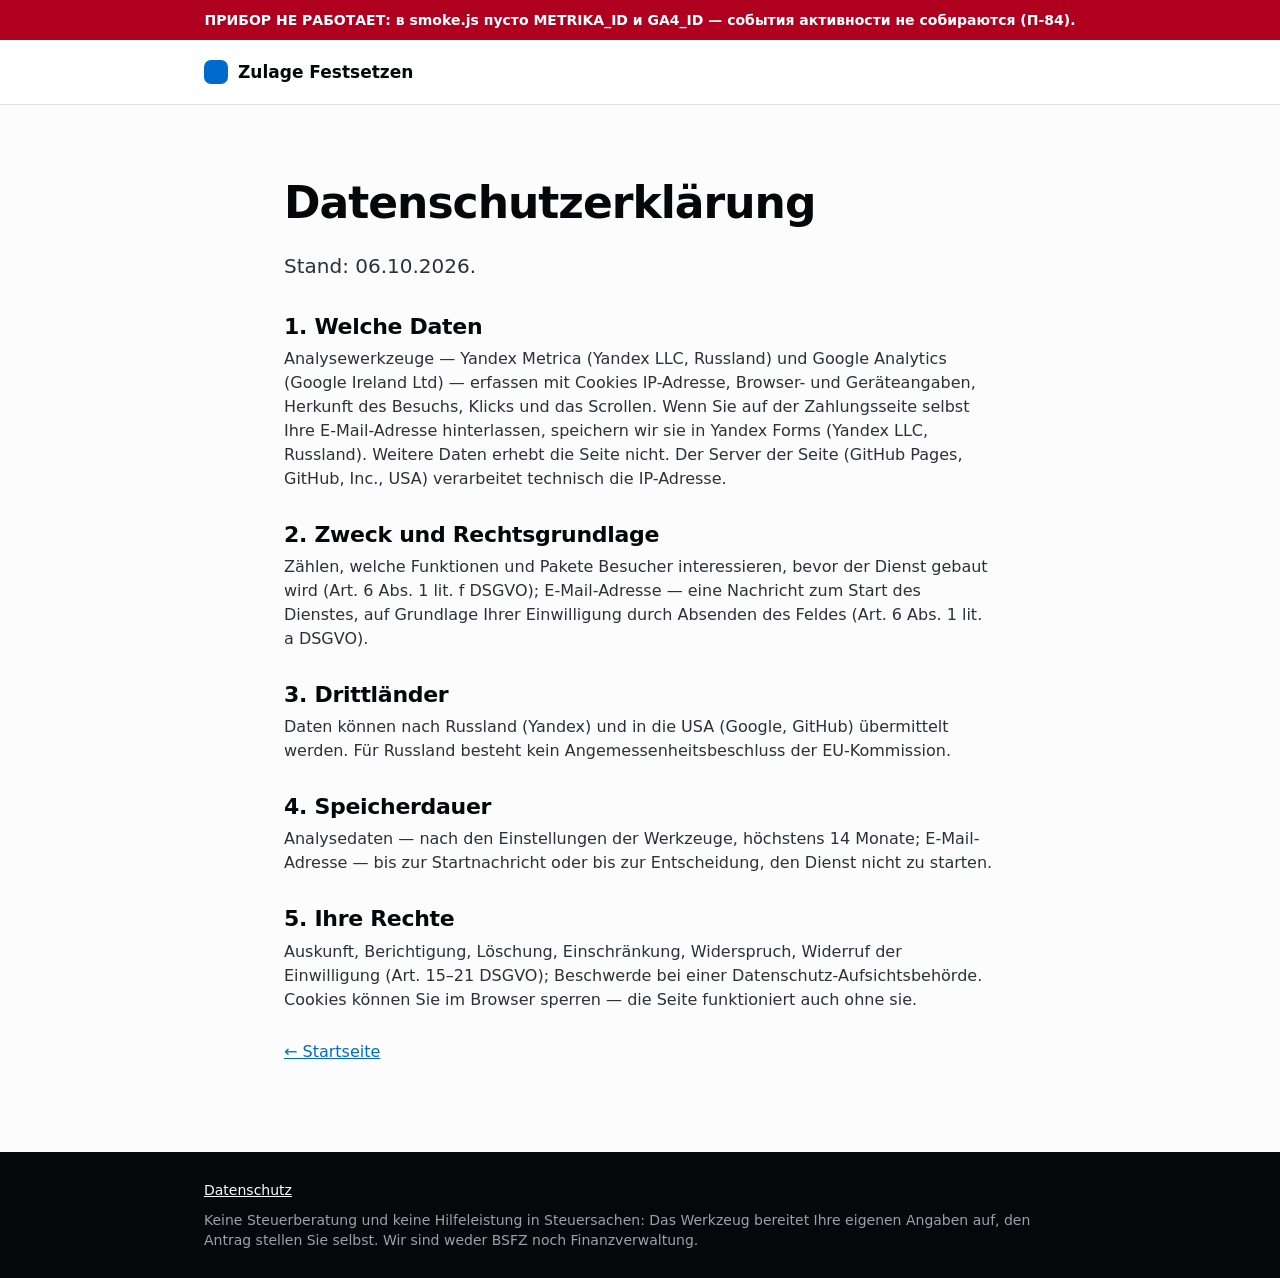
==== datenschutz.html @ fea84b4b "Smoke page zulage.dokuwell.com" ====
<!doctype html>
<html lang="de">
<head>
<meta charset="utf-8">
<meta name="viewport" content="width=device-width,initial-scale=1">
<title>Zulage Festsetzen — Datenschutzerklärung</title>
<link rel="icon" href="favicon.svg">
<link rel="stylesheet" href="style.css">
<script src="smoke.js" defer></script>
</head>
<body>
<header class="site"><div class="wrap bar">
  <a class="brand" href="index.html" data-ev="click_logo_home"><span class="mark"></span>Zulage Festsetzen</a>
</div></header>
<main class="page"><div class="wrap narrow doc">
  <h1>Datenschutzerklärung</h1>
  <p class="lead">Stand: 06.10.2026.</p>
  <h2>1. Welche Daten</h2>
  <p>Analysewerkzeuge — Yandex Metrica (Yandex LLC, Russland) und Google Analytics (Google Ireland Ltd) — erfassen mit Cookies IP-Adresse, Browser- und Geräteangaben, Herkunft des Besuchs, Klicks und das Scrollen. Wenn Sie auf der Zahlungsseite selbst Ihre E-Mail-Adresse hinterlassen, speichern wir sie in Yandex Forms (Yandex LLC, Russland). Weitere Daten erhebt die Seite nicht. Der Server der Seite (GitHub Pages, GitHub, Inc., USA) verarbeitet technisch die IP-Adresse.</p>
  <h2>2. Zweck und Rechtsgrundlage</h2>
  <p>Zählen, welche Funktionen und Pakete Besucher interessieren, bevor der Dienst gebaut wird (Art. 6 Abs. 1 lit. f DSGVO); E-Mail-Adresse — eine Nachricht zum Start des Dienstes, auf Grundlage Ihrer Einwilligung durch Absenden des Feldes (Art. 6 Abs. 1 lit. a DSGVO).</p>
  <h2>3. Drittländer</h2>
  <p>Daten können nach Russland (Yandex) und in die USA (Google, GitHub) übermittelt werden. Für Russland besteht kein Angemessenheitsbeschluss der EU-Kommission.</p>
  <h2>4. Speicherdauer</h2>
  <p>Analysedaten — nach den Einstellungen der Werkzeuge, höchstens 14 Monate; E-Mail-Adresse — bis zur Startnachricht oder bis zur Entscheidung, den Dienst nicht zu starten.</p>
  <h2>5. Ihre Rechte</h2>
  <p>Auskunft, Berichtigung, Löschung, Einschränkung, Widerspruch, Widerruf der Einwilligung (Art. 15–21 DSGVO); Beschwerde bei einer Datenschutz-Aufsichtsbehörde. Cookies können Sie im Browser sperren — die Seite funktioniert auch ohne sie.</p>
  <p style="margin-top:28px"><a href="index.html" data-ev="click_legal_back">&larr; Startseite</a></p>
</div></main>
<footer class="site-foot"><div class="wrap">
  <p style="margin:0"><a href="datenschutz.html" data-ev="click_legal_privacy">Datenschutz</a></p>
  <p class="muted">Keine Steuerberatung und keine Hilfeleistung in Steuersachen: Das Werkzeug bereitet Ihre eigenen Angaben auf, den Antrag stellen Sie selbst. Wir sind weder BSFZ noch Finanzverwaltung.</p>
</div></footer>
</body>
</html>
---- style.css ----
/* Тема страниц смоуков (06.10.2026, вторая редакция). Слово Владельца:
   «я имел в виду элементы и цвета, не лэйаут». Строй страниц — прежний;
   от образца взяты только цвета, шрифт и вид элементов (кнопки, карточки,
   «бровь», таблица, аккордеон, шапка, подвал). Значения сняты с образца
   (вычисленные стили, переведены в hex). Код свой, внешних шрифтов нет. */
:root{
  --bg:#fcfcfc;            /* фон */
  --ink:#05080b;           /* текст */
  --muted:#5c646f;         /* вторичный текст, меню */
  --line:#dfe1e5;          /* рамки */
  --card:#ffffff;          /* карточки */
  --alt:#f7f8f9;           /* чередующаяся секция (#f0f2f5 при 40 % на #fcfcfc) */
  --accent:#006acf;        /* кнопки, акцент */
  --accent-soft:#d6efff;   /* фон «брови» */
  --accent-num:#b1ddff;    /* крупные цифры */
  --navy:#0b223e;          /* тёмный основной */
  --radius:12px;           /* малые элементы */
  --radius-lg:21.6px;      /* карточки */
  --radius-tbl:16.8px;     /* таблица */
}
*{box-sizing:border-box}
html{-webkit-text-size-adjust:100%}
body{margin:0;background:var(--bg);color:var(--ink);font:400 16px/24px Inter,ui-sans-serif,system-ui,-apple-system,"Segoe UI",Roboto,Helvetica,Arial,sans-serif;-webkit-font-smoothing:antialiased}
a{color:var(--accent);transition:color .15s cubic-bezier(.4,0,.2,1)}
[hidden]{display:none!important}
.wrap{max-width:920px;margin:0 auto;padding:0 24px}

/* шапка */
header{background:rgba(255,255,255,.92);border-bottom:1px solid var(--line);position:sticky;top:0;z-index:20;backdrop-filter:blur(8px)}
header .wrap{display:flex;align-items:center;justify-content:space-between;gap:16px;min-height:64px;flex-wrap:wrap}
.logo{font-weight:700;font-size:17px;letter-spacing:-.2px}
.logo a{color:var(--ink);text-decoration:none}
nav.top a{color:var(--muted);text-decoration:none;margin-left:24px;font-size:14px;line-height:20px}
nav.top a:hover{color:var(--ink)}

/* заголовки и текст */
h1{font-size:60px;line-height:1.2;font-weight:700;letter-spacing:-1.5px;margin:0 0 20px;color:var(--ink)}
h2{font-size:40px;line-height:1.1;font-weight:700;letter-spacing:-1px;margin:0 0 24px;color:var(--ink)}
h3{font-size:20px;line-height:28px;font-weight:700;letter-spacing:-.5px;margin:0 0 6px}
.hero{padding:72px 0 24px}
.sub,.lead{font-size:20px;line-height:32.5px;color:var(--muted);margin:0 0 30px;max-width:760px}
.fine{color:var(--muted);font-size:14px;line-height:20px}
.muted{color:var(--muted)}
.eyebrow{display:inline-block;margin:0 0 22px;padding:6px 16px;border-radius:999px;background:var(--accent-soft);color:var(--accent);font-size:12px;line-height:16px;font-weight:500;letter-spacing:1.2px;text-transform:uppercase}

/* кнопки: «пилюля», основная — заливка акцентом, вторая — белая с рамкой */
a.cta,.btn{display:inline-block;text-decoration:none;border-radius:999px;transition:opacity .15s cubic-bezier(.4,0,.2,1),background-color .15s cubic-bezier(.4,0,.2,1)}
a.cta{background:var(--accent);color:#fff;font-size:16px;line-height:24px;font-weight:600;padding:16px 32px;margin:0 10px 10px 0}
a.cta:hover{opacity:.9}
a.cta.ghost{background:transparent;color:var(--ink);border:1px solid var(--line);font-weight:500;padding:15px 31px}
a.cta.ghost:hover{background:var(--alt);opacity:1}
.btn{margin-top:14px;padding:10px 20px;font-size:14px;line-height:20px;font-weight:500;color:var(--ink);background:#fff;border:1px solid var(--line)}
.btn:hover{background:var(--alt)}
.btn.primary{background:var(--accent);color:#fff;border-color:var(--accent);font-size:16px;line-height:24px;font-weight:600;padding:16px 32px}
.btn.primary:hover{opacity:.9;background:var(--accent)}
.cta-note,.note{color:var(--muted);font-size:14px;line-height:20px;margin:16px 0 0}
.actions{display:flex;flex-wrap:wrap;gap:12px;margin:28px 0 0}
.center .actions{justify-content:center}

/* секции: без линий, чередование фона */
section{padding:72px 0;border-top:0}
.wrap > section:nth-of-type(even){background:var(--alt);box-shadow:0 0 0 100vmax var(--alt);clip-path:inset(0 -100vmax)}
.band{background:var(--accent-soft);border:0;border-radius:var(--radius);padding:16px 20px;margin:32px 0;font-size:16px;color:var(--ink)}
.band b{color:var(--navy)}

/* карточки */
.grid{display:grid;grid-template-columns:repeat(auto-fit,minmax(240px,1fr));gap:20px}
.card{background:var(--card);border:1px solid var(--line);border-radius:var(--radius-lg);padding:32px;display:flex;flex-direction:column;gap:6px}
.card > b{display:block;font-size:20px;line-height:28px;letter-spacing:-.5px;color:var(--ink);margin-bottom:4px}
.card span,.card p{color:var(--muted);font-size:16px;line-height:24px;margin:0}
.card .btn{align-self:flex-start}
/* кнопки оплаты — основной вид (заливка акцентом) */
a.btn[data-ev*="payment_click"]{background:var(--accent);color:#fff;border-color:var(--accent);font-weight:600}
a.btn[data-ev*="payment_click"]:hover{opacity:.9;background:var(--accent)}
.price{font-size:40px;font-weight:700;letter-spacing:-1px;margin:6px 0}
.cmp{color:var(--muted);font-size:14px;line-height:20px;margin:20px 0 0}
ol.steps{counter-reset:s;list-style:none;padding:0;margin:0}
ol.steps li{counter-increment:s;position:relative;padding:0 0 18px 64px;min-height:48px}
ol.steps li:before{content:counter(s,decimal-leading-zero);position:absolute;left:0;top:-6px;font-size:40px;line-height:48px;font-weight:900;color:var(--accent-num)}

/* таблица (если страница её покажет) */
table{width:100%;border-collapse:separate;border-spacing:0;border:1px solid var(--line);border-radius:var(--radius-tbl);overflow:hidden;background:var(--card)}
th{font-size:14px;line-height:20px;font-weight:600;letter-spacing:.7px;text-transform:uppercase;color:var(--muted);text-align:left;padding:12px 16px;background:var(--alt);border-bottom:1px solid var(--line)}
td{font-size:16px;line-height:24px;font-weight:500;padding:12px 16px;border-bottom:1px solid var(--line)}
tr:last-child td{border-bottom:0}

/* аккордеон (если страница его покажет) */
details{border-bottom:1px solid var(--line)}
summary{list-style:none;cursor:pointer;display:flex;justify-content:space-between;gap:16px;padding:20px 0;font-size:16px;line-height:24px}
summary::-webkit-details-marker{display:none}
summary:after{content:"";flex:none;width:8px;height:8px;margin-top:7px;border-right:1.5px solid var(--muted);border-bottom:1.5px solid var(--muted);transform:rotate(45deg);transition:transform .2s}
details[open] summary:after{transform:rotate(-135deg);margin-top:11px}
details p{margin:0 0 20px;color:var(--muted)}

/* поле выбора в блоке «старт» */
select{font:inherit;color:var(--ink);background:#fff;border:1px solid var(--line);border-radius:var(--radius);padding:12px 14px;min-width:260px;max-width:100%}
select:focus{outline:2px solid #0086dd;outline-offset:1px}

/* подвал — тёмный */
footer{background:var(--ink);color:var(--bg);border-top:0;margin-top:0;padding:28px 0;font-size:14px;line-height:20px}
footer a{color:var(--bg)}
footer .muted{color:#9aa1aa;margin:10px 0 0}

/* служебные страницы (экран оплаты, политика) */
header.site{position:sticky}
.bar{display:flex;align-items:center;gap:16px;min-height:64px}
.brand{display:flex;align-items:center;gap:10px;font-weight:700;font-size:17px;color:var(--ink);text-decoration:none}
.brand .mark{width:24px;height:24px;border-radius:7px;background:var(--accent)}
.page{padding:72px 0 88px}
.narrow{max-width:760px}
.center{text-align:center}
.page h1{font-size:44px;letter-spacing:-1px}
.doc h2{font-size:22px;letter-spacing:-.3px;margin:32px 0 8px}
.doc p{margin:0;color:#2a3139}
footer.site-foot{background:var(--ink)}

/* баннер согласия (размечен, выключен) */
#consent{position:fixed;left:16px;right:16px;bottom:16px;z-index:30;max-width:760px;margin:0 auto;background:var(--ink);color:#fff;padding:16px 20px;border-radius:var(--radius);font-size:14px}
#consent button{margin:8px 0 0 10px;padding:8px 16px;border-radius:999px;border:0;font-weight:600;cursor:pointer}
[role=alert]{position:relative;z-index:40}

@media (max-width:760px){
  nav.top{display:none}
  .hero{padding:48px 0 16px}
  h1{font-size:36px;letter-spacing:-.8px}
  h2{font-size:30px;letter-spacing:-.6px}
  .sub,.lead{font-size:18px;line-height:28px}
  section{padding:56px 0}
  .card{padding:24px}
  a.cta{display:block;text-align:center;margin:0 0 12px}
  .page h1{font-size:32px}
  select{min-width:0;width:100%}
}
@media (max-width:480px){
  .wrap{padding:0 16px}
}
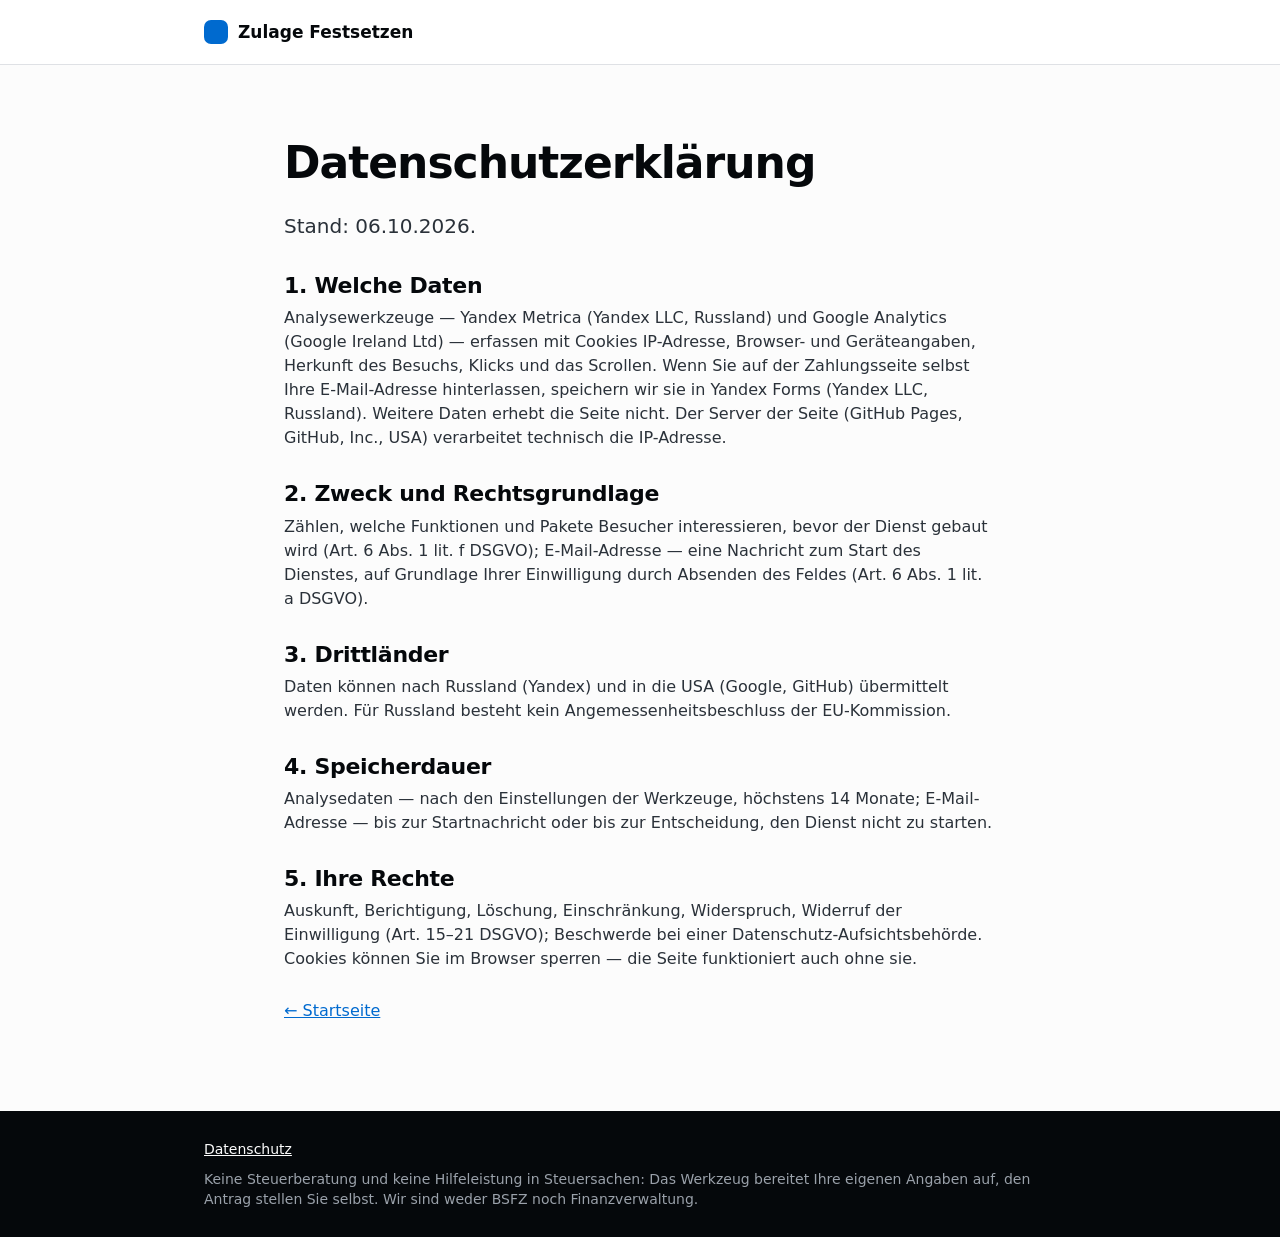
==== commit 35dc7c3e: "Цена на price.html после шага «нужно» (СМ-10) и контейнер GTM вместо прямых счётчиков (СМ-09)" ====
--- a/datenschutz.html
+++ b/datenschutz.html
@@ -2,6 +2,13 @@
 <html lang="de">
 <head>
 <meta charset="utf-8">
+<!-- Google Tag Manager -->
+<script>(function(w,d,s,l,i){w[l]=w[l]||[];w[l].push({'gtm.start':
+new Date().getTime(),event:'gtm.js'});var f=d.getElementsByTagName(s)[0],
+j=d.createElement(s),dl=l!='dataLayer'?'&l='+l:'';j.async=true;j.src=
+'https://www.googletagmanager.com/gtm.js?id='+i+dl;f.parentNode.insertBefore(j,f);
+})(window,document,'script','dataLayer','GTM-N2ZVHWW8');</script>
+<!-- End Google Tag Manager -->
 <meta name="viewport" content="width=device-width,initial-scale=1">
 <title>Zulage Festsetzen — Datenschutzerklärung</title>
 <link rel="icon" href="favicon.svg">
@@ -9,6 +16,10 @@
 <script src="smoke.js" defer></script>
 </head>
 <body>
+<!-- Google Tag Manager (noscript) -->
+<noscript><iframe src="https://www.googletagmanager.com/ns.html?id=GTM-N2ZVHWW8"
+height="0" width="0" style="display:none;visibility:hidden"></iframe></noscript>
+<!-- End Google Tag Manager (noscript) -->
 <header class="site"><div class="wrap bar">
   <a class="brand" href="index.html" data-ev="click_logo_home"><span class="mark"></span>Zulage Festsetzen</a>
 </div></header>
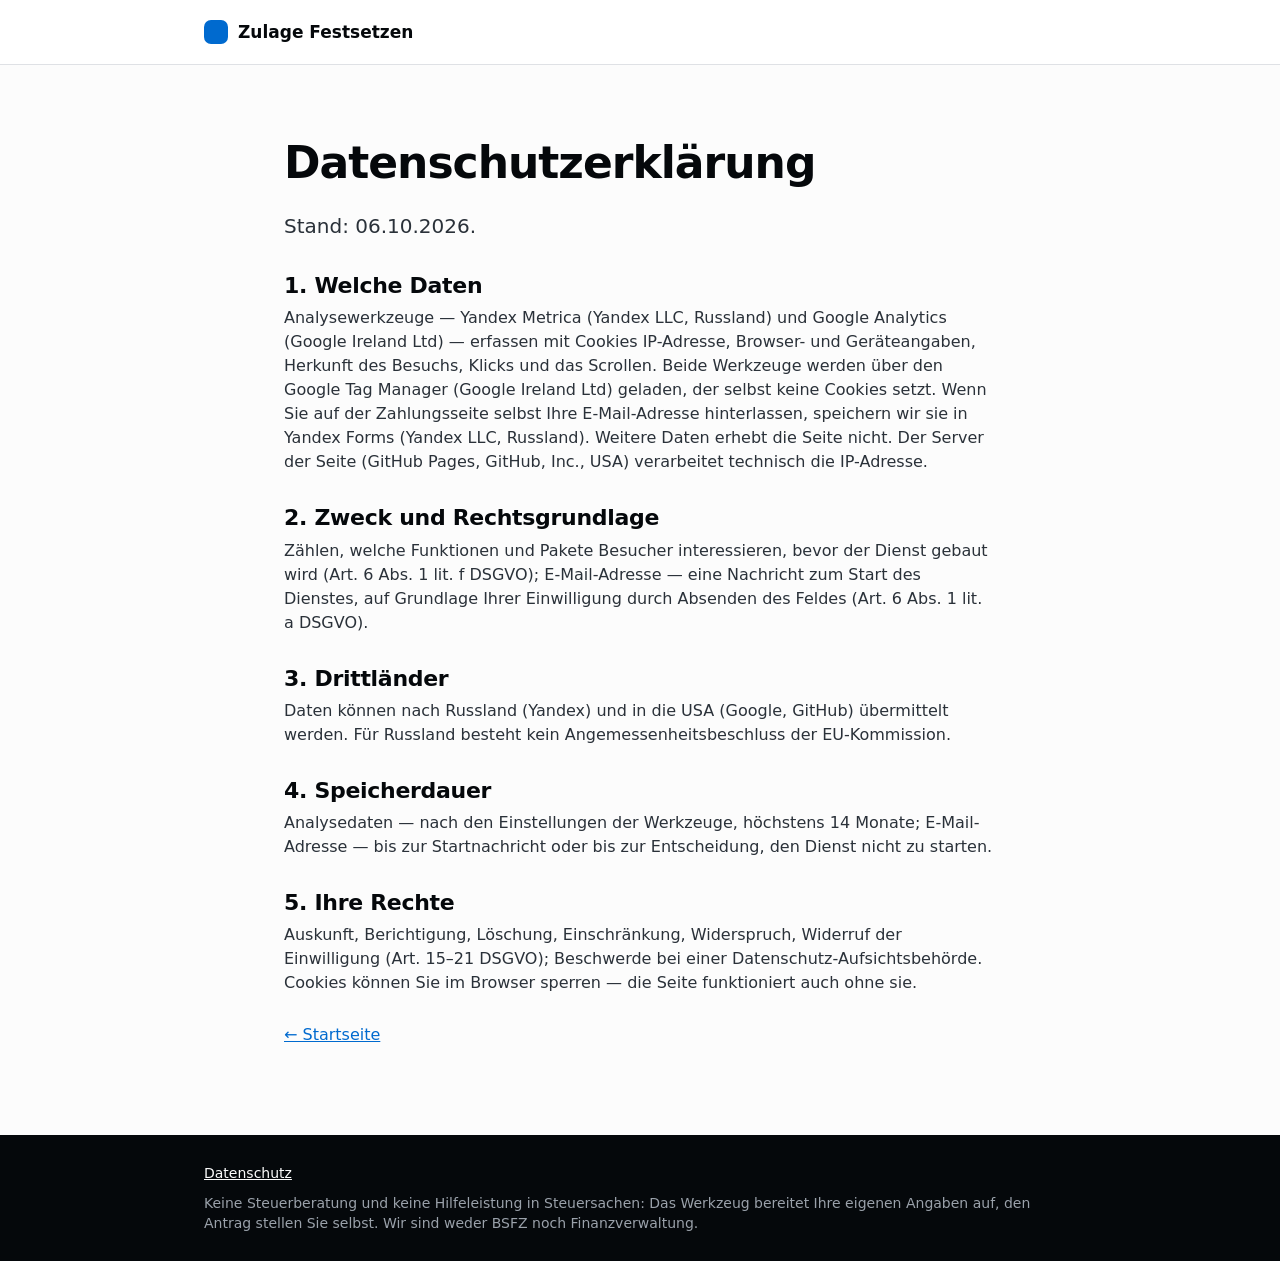
==== commit 4387c2cb: "Строка о Google Tag Manager в политике (заказ «Смоков»)" ====
--- a/datenschutz.html
+++ b/datenschutz.html
@@ -27,7 +27,7 @@
   <h1>Datenschutzerklärung</h1>
   <p class="lead">Stand: 06.10.2026.</p>
   <h2>1. Welche Daten</h2>
-  <p>Analysewerkzeuge — Yandex Metrica (Yandex LLC, Russland) und Google Analytics (Google Ireland Ltd) — erfassen mit Cookies IP-Adresse, Browser- und Geräteangaben, Herkunft des Besuchs, Klicks und das Scrollen. Wenn Sie auf der Zahlungsseite selbst Ihre E-Mail-Adresse hinterlassen, speichern wir sie in Yandex Forms (Yandex LLC, Russland). Weitere Daten erhebt die Seite nicht. Der Server der Seite (GitHub Pages, GitHub, Inc., USA) verarbeitet technisch die IP-Adresse.</p>
+  <p>Analysewerkzeuge — Yandex Metrica (Yandex LLC, Russland) und Google Analytics (Google Ireland Ltd) — erfassen mit Cookies IP-Adresse, Browser- und Geräteangaben, Herkunft des Besuchs, Klicks und das Scrollen. Beide Werkzeuge werden über den Google Tag Manager (Google Ireland Ltd) geladen, der selbst keine Cookies setzt. Wenn Sie auf der Zahlungsseite selbst Ihre E-Mail-Adresse hinterlassen, speichern wir sie in Yandex Forms (Yandex LLC, Russland). Weitere Daten erhebt die Seite nicht. Der Server der Seite (GitHub Pages, GitHub, Inc., USA) verarbeitet technisch die IP-Adresse.</p>
   <h2>2. Zweck und Rechtsgrundlage</h2>
   <p>Zählen, welche Funktionen und Pakete Besucher interessieren, bevor der Dienst gebaut wird (Art. 6 Abs. 1 lit. f DSGVO); E-Mail-Adresse — eine Nachricht zum Start des Dienstes, auf Grundlage Ihrer Einwilligung durch Absenden des Feldes (Art. 6 Abs. 1 lit. a DSGVO).</p>
   <h2>3. Drittländer</h2>
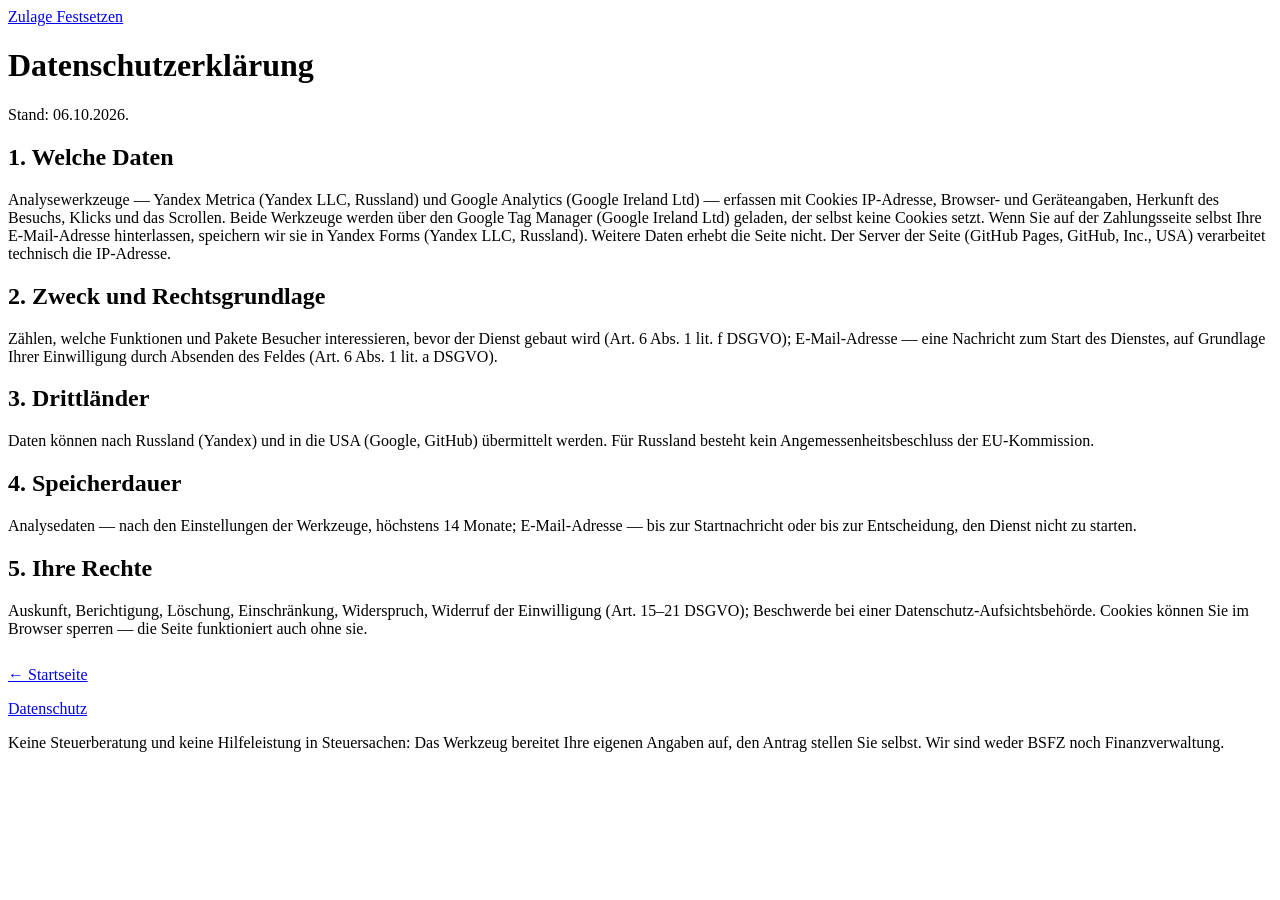
==== commit 679aa802: "Смок zulage: комплект автора (СМ-29, правки 22–25.10)" ====
--- a/datenschutz.html
+++ b/datenschutz.html
@@ -10,7 +10,9 @@
 })(window,document,'script','dataLayer','GTM-N2ZVHWW8');</script>
 <!-- End Google Tag Manager -->
 <meta name="viewport" content="width=device-width,initial-scale=1">
+<link rel="canonical" href="https://forschungszulage.dokuwell.com/datenschutz.html">
 <title>Zulage Festsetzen — Datenschutzerklärung</title>
+<meta name="description" content="Zulage Festsetzen: welche Daten die Seite erhebt, wozu, wohin sie gehen, wie lange sie bleiben und Ihre Rechte.">
 <link rel="icon" href="favicon.svg">
 <link rel="stylesheet" href="style.css">
 <script src="smoke.js" defer></script>
--- a/style.css
+++ b/style.css
@@ -1,136 +1,2 @@
-/* Тема страниц смоуков (06.10.2026, вторая редакция). Слово Владельца:
-   «я имел в виду элементы и цвета, не лэйаут». Строй страниц — прежний;
-   от образца взяты только цвета, шрифт и вид элементов (кнопки, карточки,
-   «бровь», таблица, аккордеон, шапка, подвал). Значения сняты с образца
-   (вычисленные стили, переведены в hex). Код свой, внешних шрифтов нет. */
-:root{
-  --bg:#fcfcfc;            /* фон */
-  --ink:#05080b;           /* текст */
-  --muted:#5c646f;         /* вторичный текст, меню */
-  --line:#dfe1e5;          /* рамки */
-  --card:#ffffff;          /* карточки */
-  --alt:#f7f8f9;           /* чередующаяся секция (#f0f2f5 при 40 % на #fcfcfc) */
-  --accent:#006acf;        /* кнопки, акцент */
-  --accent-soft:#d6efff;   /* фон «брови» */
-  --accent-num:#b1ddff;    /* крупные цифры */
-  --navy:#0b223e;          /* тёмный основной */
-  --radius:12px;           /* малые элементы */
-  --radius-lg:21.6px;      /* карточки */
-  --radius-tbl:16.8px;     /* таблица */
-}
-*{box-sizing:border-box}
-html{-webkit-text-size-adjust:100%}
-body{margin:0;background:var(--bg);color:var(--ink);font:400 16px/24px Inter,ui-sans-serif,system-ui,-apple-system,"Segoe UI",Roboto,Helvetica,Arial,sans-serif;-webkit-font-smoothing:antialiased}
-a{color:var(--accent);transition:color .15s cubic-bezier(.4,0,.2,1)}
-[hidden]{display:none!important}
-.wrap{max-width:920px;margin:0 auto;padding:0 24px}
-
-/* шапка */
-header{background:rgba(255,255,255,.92);border-bottom:1px solid var(--line);position:sticky;top:0;z-index:20;backdrop-filter:blur(8px)}
-header .wrap{display:flex;align-items:center;justify-content:space-between;gap:16px;min-height:64px;flex-wrap:wrap}
-.logo{font-weight:700;font-size:17px;letter-spacing:-.2px}
-.logo a{color:var(--ink);text-decoration:none}
-nav.top a{color:var(--muted);text-decoration:none;margin-left:24px;font-size:14px;line-height:20px}
-nav.top a:hover{color:var(--ink)}
-
-/* заголовки и текст */
-h1{font-size:60px;line-height:1.2;font-weight:700;letter-spacing:-1.5px;margin:0 0 20px;color:var(--ink)}
-h2{font-size:40px;line-height:1.1;font-weight:700;letter-spacing:-1px;margin:0 0 24px;color:var(--ink)}
-h3{font-size:20px;line-height:28px;font-weight:700;letter-spacing:-.5px;margin:0 0 6px}
-.hero{padding:72px 0 24px}
-.sub,.lead{font-size:20px;line-height:32.5px;color:var(--muted);margin:0 0 30px;max-width:760px}
-.fine{color:var(--muted);font-size:14px;line-height:20px}
-.muted{color:var(--muted)}
-.eyebrow{display:inline-block;margin:0 0 22px;padding:6px 16px;border-radius:999px;background:var(--accent-soft);color:var(--accent);font-size:12px;line-height:16px;font-weight:500;letter-spacing:1.2px;text-transform:uppercase}
-
-/* кнопки: «пилюля», основная — заливка акцентом, вторая — белая с рамкой */
-a.cta,.btn{display:inline-block;text-decoration:none;border-radius:999px;transition:opacity .15s cubic-bezier(.4,0,.2,1),background-color .15s cubic-bezier(.4,0,.2,1)}
-a.cta{background:var(--accent);color:#fff;font-size:16px;line-height:24px;font-weight:600;padding:16px 32px;margin:0 10px 10px 0}
-a.cta:hover{opacity:.9}
-a.cta.ghost{background:transparent;color:var(--ink);border:1px solid var(--line);font-weight:500;padding:15px 31px}
-a.cta.ghost:hover{background:var(--alt);opacity:1}
-.btn{margin-top:14px;padding:10px 20px;font-size:14px;line-height:20px;font-weight:500;color:var(--ink);background:#fff;border:1px solid var(--line)}
-.btn:hover{background:var(--alt)}
-.btn.primary{background:var(--accent);color:#fff;border-color:var(--accent);font-size:16px;line-height:24px;font-weight:600;padding:16px 32px}
-.btn.primary:hover{opacity:.9;background:var(--accent)}
-.cta-note,.note{color:var(--muted);font-size:14px;line-height:20px;margin:16px 0 0}
-.actions{display:flex;flex-wrap:wrap;gap:12px;margin:28px 0 0}
-.center .actions{justify-content:center}
-
-/* секции: без линий, чередование фона */
-section{padding:72px 0;border-top:0}
-.wrap > section:nth-of-type(even){background:var(--alt);box-shadow:0 0 0 100vmax var(--alt);clip-path:inset(0 -100vmax)}
-.band{background:var(--accent-soft);border:0;border-radius:var(--radius);padding:16px 20px;margin:32px 0;font-size:16px;color:var(--ink)}
-.band b{color:var(--navy)}
-
-/* карточки */
-.grid{display:grid;grid-template-columns:repeat(auto-fit,minmax(240px,1fr));gap:20px}
-.card{background:var(--card);border:1px solid var(--line);border-radius:var(--radius-lg);padding:32px;display:flex;flex-direction:column;gap:6px}
-.card > b{display:block;font-size:20px;line-height:28px;letter-spacing:-.5px;color:var(--ink);margin-bottom:4px}
-.card span,.card p{color:var(--muted);font-size:16px;line-height:24px;margin:0}
-.card .btn{align-self:flex-start}
-/* кнопки оплаты — основной вид (заливка акцентом) */
-a.btn[data-ev*="payment_click"]{background:var(--accent);color:#fff;border-color:var(--accent);font-weight:600}
-a.btn[data-ev*="payment_click"]:hover{opacity:.9;background:var(--accent)}
-.price{font-size:40px;font-weight:700;letter-spacing:-1px;margin:6px 0}
-.cmp{color:var(--muted);font-size:14px;line-height:20px;margin:20px 0 0}
-ol.steps{counter-reset:s;list-style:none;padding:0;margin:0}
-ol.steps li{counter-increment:s;position:relative;padding:0 0 18px 64px;min-height:48px}
-ol.steps li:before{content:counter(s,decimal-leading-zero);position:absolute;left:0;top:-6px;font-size:40px;line-height:48px;font-weight:900;color:var(--accent-num)}
-
-/* таблица (если страница её покажет) */
-table{width:100%;border-collapse:separate;border-spacing:0;border:1px solid var(--line);border-radius:var(--radius-tbl);overflow:hidden;background:var(--card)}
-th{font-size:14px;line-height:20px;font-weight:600;letter-spacing:.7px;text-transform:uppercase;color:var(--muted);text-align:left;padding:12px 16px;background:var(--alt);border-bottom:1px solid var(--line)}
-td{font-size:16px;line-height:24px;font-weight:500;padding:12px 16px;border-bottom:1px solid var(--line)}
-tr:last-child td{border-bottom:0}
-
-/* аккордеон (если страница его покажет) */
-details{border-bottom:1px solid var(--line)}
-summary{list-style:none;cursor:pointer;display:flex;justify-content:space-between;gap:16px;padding:20px 0;font-size:16px;line-height:24px}
-summary::-webkit-details-marker{display:none}
-summary:after{content:"";flex:none;width:8px;height:8px;margin-top:7px;border-right:1.5px solid var(--muted);border-bottom:1.5px solid var(--muted);transform:rotate(45deg);transition:transform .2s}
-details[open] summary:after{transform:rotate(-135deg);margin-top:11px}
-details p{margin:0 0 20px;color:var(--muted)}
-
-/* поле выбора в блоке «старт» */
-select{font:inherit;color:var(--ink);background:#fff;border:1px solid var(--line);border-radius:var(--radius);padding:12px 14px;min-width:260px;max-width:100%}
-select:focus{outline:2px solid #0086dd;outline-offset:1px}
-
-/* подвал — тёмный */
-footer{background:var(--ink);color:var(--bg);border-top:0;margin-top:0;padding:28px 0;font-size:14px;line-height:20px}
-footer a{color:var(--bg)}
-footer .muted{color:#9aa1aa;margin:10px 0 0}
-
-/* служебные страницы (экран оплаты, политика) */
-header.site{position:sticky}
-.bar{display:flex;align-items:center;gap:16px;min-height:64px}
-.brand{display:flex;align-items:center;gap:10px;font-weight:700;font-size:17px;color:var(--ink);text-decoration:none}
-.brand .mark{width:24px;height:24px;border-radius:7px;background:var(--accent)}
-.page{padding:72px 0 88px}
-.narrow{max-width:760px}
-.center{text-align:center}
-.page h1{font-size:44px;letter-spacing:-1px}
-.doc h2{font-size:22px;letter-spacing:-.3px;margin:32px 0 8px}
-.doc p{margin:0;color:#2a3139}
-footer.site-foot{background:var(--ink)}
-
-/* баннер согласия (размечен, выключен) */
-#consent{position:fixed;left:16px;right:16px;bottom:16px;z-index:30;max-width:760px;margin:0 auto;background:var(--ink);color:#fff;padding:16px 20px;border-radius:var(--radius);font-size:14px}
-#consent button{margin:8px 0 0 10px;padding:8px 16px;border-radius:999px;border:0;font-weight:600;cursor:pointer}
-[role=alert]{position:relative;z-index:40}
-
-@media (max-width:760px){
-  nav.top{display:none}
-  .hero{padding:48px 0 16px}
-  h1{font-size:36px;letter-spacing:-.8px}
-  h2{font-size:30px;letter-spacing:-.6px}
-  .sub,.lead{font-size:18px;line-height:28px}
-  section{padding:56px 0}
-  .card{padding:24px}
-  a.cta{display:block;text-align:center;margin:0 0 12px}
-  .page h1{font-size:32px}
-  select{min-width:0;width:100%}
-}
-@media (max-width:480px){
-  .wrap{padding:0 16px}
-}
+/* Общая база смоков (СМ-23): стиль — один на все смоки, правит «Смоки» в super-romeo/smoki-base. */
+@import url("https://super-romeo.github.io/smoki-base/v1/style.css");
